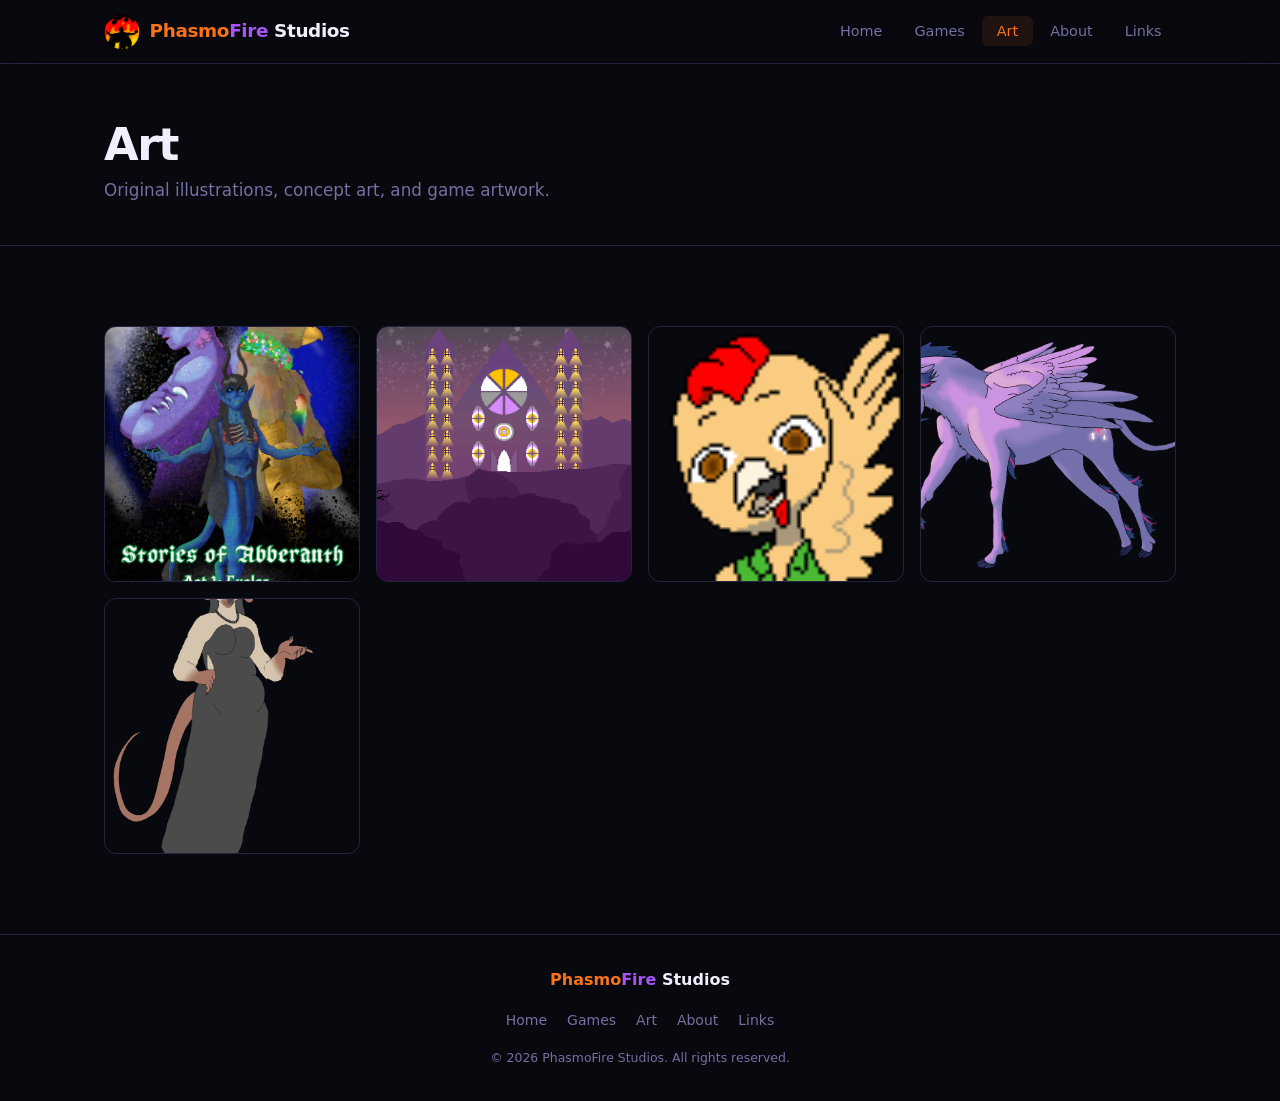
==== art.html @ d983df91 "Initial site launch Four-page static site for PhasmoFire Studios built for GitHub Pages. Includes ho" ====
<!DOCTYPE html>
<html lang="en">
<head>
  <meta charset="UTF-8">
  <meta name="viewport" content="width=device-width, initial-scale=1.0">
  <title>Art — PhasmoFire Studios</title>
  <meta name="description" content="Original illustrations, concept art, and game artwork by PhasmoFire Studios.">
  <link rel="icon" href="assets/images/StudioLogo.jpg" type="image/jpeg">
  <link rel="stylesheet" href="css/style.css">
</head>
<body>

  <header class="nav-header">
    <nav class="nav-container" aria-label="Main navigation">
      <a href="index.html" class="nav-logo">
        <img src="assets/images/StudioLogo.jpg" alt="PhasmoFire Studios logo" class="nav-logo-img">
        <span><span class="text-fire">Phasmo</span><span class="text-purple">Fire</span> Studios</span>
      </a>
      <button class="nav-toggle" aria-label="Toggle menu" aria-expanded="false" aria-controls="nav-links">
        <span></span><span></span><span></span>
      </button>
      <ul class="nav-links" id="nav-links">
        <li><a href="index.html">Home</a></li>
        <li><a href="games.html">Games</a></li>
        <li><a href="art.html" class="active">Art</a></li>
        <li><a href="about.html">About</a></li>
        <li><a href="links.html">Links</a></li>
      </ul>
    </nav>
  </header>

  <main>

    <section class="page-hero">
      <div class="container">
        <h1>Art</h1>
        <p>Original illustrations, concept art, and game artwork.</p>
      </div>
    </section>

    <section class="section">
      <div class="container">

        <!--
          ══════════════════════════════════════════
          HOW TO ADD AN ART PIECE
          ══════════════════════════════════════════
          Copy one of the <div class="art-item"> blocks below.
          Replace the placeholder-fill div with a real image:

            <img src="assets/images/art-FILENAME.jpg"
                 alt="Brief description of the artwork">

          Update the aria-label and art-caption text with the piece title.
          Click opens a full-size lightbox automatically.
          ══════════════════════════════════════════
        -->

        <div class="art-grid">

          <div class="art-item" tabindex="0" role="button" aria-label="View artwork: Comic Concept — Title Page">
            <img src="assets/images/ComicConceptTitlePage.png" alt="Comic concept title page artwork">
            <div class="art-caption">Comic Concept — Title Page</div>
          </div>

          <div class="art-item" tabindex="0" role="button" aria-label="View artwork: Hamlet of Sequinox — Pixel Art Background">
            <img src="assets/images/HamletOfSequinoxPixelArtBackground.png" alt="Hamlet of Sequinox pixel art background">
            <div class="art-caption">Hamlet of Sequinox — Pixel Art Background</div>
          </div>

          <div class="art-item" tabindex="0" role="button" aria-label="View artwork: Jesse Emote">
            <img src="assets/images/JesseEmote.png" alt="Jesse emote artwork">
            <div class="art-caption">Jesse Emote</div>
          </div>

          <div class="art-item" tabindex="0" role="button" aria-label="View artwork: Twilight Sparkle Fan Art">
            <img src="assets/images/TwilightSparkleFanArt.png" alt="Twilight Sparkle fan art">
            <div class="art-caption">Twilight Sparkle Fan Art</div>
          </div>

          <div class="art-item" tabindex="0" role="button" aria-label="View artwork: Victoria — Concept Art">
            <img src="assets/images/VictoriaConceptArt.png" alt="Victoria character concept art">
            <div class="art-caption">Victoria — Concept Art</div>
          </div>

        </div>
      </div>
    </section>

  </main>

  <!-- Lightbox -->
  <div class="lightbox" id="lightbox" role="dialog" aria-modal="true" aria-label="Image viewer">
    <button class="lightbox-close" id="lb-close" aria-label="Close image viewer">✕</button>
    <div class="lightbox-inner" id="lb-inner"></div>
  </div>

  <footer class="footer">
    <div class="container footer-inner">
      <span class="footer-logo">
        <span class="text-fire">Phasmo</span><span class="text-purple">Fire</span> Studios
      </span>
      <nav class="footer-nav" aria-label="Footer navigation">
        <a href="index.html">Home</a>
        <a href="games.html">Games</a>
        <a href="art.html">Art</a>
        <a href="about.html">About</a>
        <a href="links.html">Links</a>
      </nav>
      <p class="footer-copy">© 2026 PhasmoFire Studios. All rights reserved.</p>
    </div>
  </footer>

  <script src="js/main.js"></script>
</body>
</html>
---- css/style.css ----
/* ============================================================
   PhasmoFire Studios — style.css
   ============================================================ */

@import url('https://fonts.cdnfonts.com/css/opendyslexic');

*, *::before, *::after { box-sizing: border-box; margin: 0; padding: 0; }

:root {
  --bg:          #08080f;
  --surface:     #100f1c;
  --surface-2:   #181628;
  --border:      #252340;
  --fire:        #f97316;
  --fire-glow:   0 0 28px rgba(249,115,22,0.5);
  --purple:      #a855f7;
  --purple-glow: 0 0 28px rgba(168,85,247,0.5);
  --text:        #f0effe;
  --text-muted:  #7470a0;
  --radius:      12px;
  --radius-sm:   6px;
  --nav-h:       64px;
  --ease:        0.2s ease;
}

html { scroll-behavior: smooth; }

body {
  background: var(--bg);
  color: var(--text);
  font-family: 'OpenDyslexic', 'Segoe UI', system-ui, sans-serif;
  line-height: 1.65;
  min-height: 100vh;
  display: flex;
  flex-direction: column;
}

img { display: block; max-width: 100%; height: auto; }
a   { color: inherit; text-decoration: none; }
ul  { list-style: none; }
button { font-family: inherit; }

:focus-visible { outline: 2px solid var(--fire); outline-offset: 3px; }

/* ── Typography ── */
h1 { font-size: clamp(2.4rem, 6vw, 4rem);   font-weight: 800; line-height: 1.1; letter-spacing: -0.03em; }
h2 { font-size: clamp(1.6rem, 3vw, 2rem);   font-weight: 700; letter-spacing: -0.02em; }
h3 { font-size: 1.1rem; font-weight: 600; }

.text-fire   { color: var(--fire); }
.text-purple { color: var(--purple); }

/* ── Layout ── */
.container {
  max-width: 1120px;
  margin: 0 auto;
  padding: 0 1.5rem;
}

.section     { padding: 5rem 0; }
.section-alt { padding: 5rem 0; background: var(--surface); }

.section-header {
  display: flex;
  align-items: baseline;
  justify-content: space-between;
  gap: 1rem;
  margin-bottom: 2.5rem;
}

.link-more {
  color: var(--fire);
  font-size: 0.875rem;
  font-weight: 600;
  white-space: nowrap;
  transition: opacity var(--ease);
}
.link-more:hover { opacity: 0.75; }

/* ── Navigation ── */
.nav-header {
  position: sticky;
  top: 0;
  z-index: 100;
  height: var(--nav-h);
  background: rgba(8, 8, 15, 0.88);
  backdrop-filter: blur(20px);
  -webkit-backdrop-filter: blur(20px);
  border-bottom: 1px solid var(--border);
}

.nav-container {
  max-width: 1120px;
  margin: 0 auto;
  padding: 0 1.5rem;
  height: 100%;
  display: flex;
  align-items: center;
  justify-content: space-between;
}

.nav-logo {
  display: flex;
  align-items: center;
  gap: 0.6rem;
  font-size: 1.15rem;
  font-weight: 800;
  letter-spacing: -0.02em;
  flex-shrink: 0;
}

.nav-logo-img {
  width: 36px;
  height: 36px;
  border-radius: 50%;
  object-fit: cover;
  flex-shrink: 0;
}

.hero-logo {
  width: 150px;
  height: 150px;
  border-radius: 50%;
  object-fit: cover;
  margin-bottom: 2rem;
  box-shadow: 0 0 50px rgba(249,115,22,0.35), 0 0 100px rgba(249,115,22,0.15);
}

.nav-links {
  display: flex;
  align-items: center;
  gap: 0.2rem;
}

.nav-links a {
  padding: 0.45rem 0.9rem;
  border-radius: var(--radius-sm);
  font-size: 0.9rem;
  font-weight: 500;
  color: var(--text-muted);
  transition: color var(--ease), background var(--ease);
}
.nav-links a:hover  { color: var(--text);  background: var(--surface-2); }
.nav-links a.active { color: var(--fire);  background: rgba(249,115,22,0.1); }

.nav-toggle {
  display: none;
  flex-direction: column;
  justify-content: center;
  gap: 5px;
  background: none;
  border: none;
  cursor: pointer;
  padding: 0.5rem;
  width: 40px;
  height: 40px;
}
.nav-toggle span {
  display: block;
  width: 22px;
  height: 2px;
  background: var(--text);
  border-radius: 2px;
  transition: transform 0.28s ease, opacity 0.28s ease;
  pointer-events: none;
}
.nav-toggle[aria-expanded="true"] span:nth-child(1) { transform: translateY(7px) rotate(45deg); }
.nav-toggle[aria-expanded="true"] span:nth-child(2) { opacity: 0; transform: scaleX(0); }
.nav-toggle[aria-expanded="true"] span:nth-child(3) { transform: translateY(-7px) rotate(-45deg); }

/* ── Buttons ── */
.btn {
  display: inline-flex;
  align-items: center;
  justify-content: center;
  gap: 0.4rem;
  padding: 0.72rem 1.5rem;
  border-radius: var(--radius-sm);
  font-size: 0.925rem;
  font-weight: 600;
  cursor: pointer;
  border: 2px solid transparent;
  transition: transform var(--ease), box-shadow var(--ease), border-color var(--ease);
  text-decoration: none;
}
.btn:hover  { transform: translateY(-2px); }
.btn:active { transform: translateY(0); }

.btn-primary { background: var(--fire); color: #1a0800; border-color: var(--fire); }
.btn-primary:hover { box-shadow: var(--fire-glow); }

.btn-outline { background: transparent; color: var(--text); border-color: var(--border); }
.btn-outline:hover { border-color: var(--purple); color: var(--purple); box-shadow: var(--purple-glow); }

.btn-sm { padding: 0.5rem 1.1rem; font-size: 0.85rem; }

/* ── Hero (home) ── */
.hero {
  position: relative;
  min-height: calc(90vh - var(--nav-h));
  display: flex;
  align-items: center;
  overflow: hidden;
}

.hero::before {
  content: '';
  position: absolute;
  inset: 0;
  background:
    radial-gradient(ellipse 55% 60% at 15% 50%, rgba(249,115,22,0.12) 0%, transparent 65%),
    radial-gradient(ellipse 55% 60% at 85% 50%, rgba(168,85,247,0.12) 0%, transparent 65%);
  animation: drift 10s ease-in-out infinite alternate;
}

@keyframes drift {
  to {
    background:
      radial-gradient(ellipse 55% 60% at 22% 45%, rgba(249,115,22,0.2) 0%, transparent 65%),
      radial-gradient(ellipse 55% 60% at 78% 55%, rgba(168,85,247,0.2) 0%, transparent 65%);
  }
}

.hero-content {
  position: relative;
  z-index: 1;
  width: 100%;
  max-width: 1120px;
  margin: 0 auto;
  padding: 5rem 1.5rem;
}

.hero-eyebrow {
  font-size: 0.78rem;
  font-weight: 700;
  letter-spacing: 0.18em;
  text-transform: uppercase;
  color: var(--text-muted);
  margin-bottom: 1rem;
}

.hero-title { margin-bottom: 1.25rem; }

.hero-sub {
  font-size: clamp(1rem, 2vw, 1.2rem);
  color: var(--text-muted);
  max-width: 500px;
  margin-bottom: 2.5rem;
}

.hero-ctas { display: flex; gap: 1rem; flex-wrap: wrap; }

.scroll-hint {
  position: absolute;
  bottom: 2rem;
  left: 50%;
  transform: translateX(-50%);
  display: flex;
  flex-direction: column;
  align-items: center;
  gap: 0.4rem;
  color: var(--text-muted);
  font-size: 0.7rem;
  letter-spacing: 0.14em;
  text-transform: uppercase;
  animation: bob 2.4s ease infinite;
}
.scroll-hint::after {
  content: '';
  display: block;
  width: 1px;
  height: 36px;
  background: linear-gradient(to bottom, var(--text-muted), transparent);
}
@keyframes bob {
  0%, 100% { transform: translateX(-50%) translateY(0); }
  50%       { transform: translateX(-50%) translateY(7px); }
}

/* ── Page Hero (sub-pages) ── */
.page-hero {
  padding: 3.5rem 0 2.5rem;
  border-bottom: 1px solid var(--border);
}
.page-hero h1 { font-size: clamp(1.8rem, 4vw, 2.8rem); }
.page-hero p  { color: var(--text-muted); margin-top: 0.5rem; font-size: 1.05rem; }

/* ── Placeholder gradients ── */
/* Game covers */
.cover-1 { background: linear-gradient(135deg, #160530 0%, #4a1090 50%, #8b30d0 100%); }
.cover-2 { background: linear-gradient(135deg, #1a0c00 0%, #7c3a00 50%, #f97316 100%); }
.cover-3 { background: linear-gradient(135deg, #001020 0%, #003d6e 50%, #0ea5e9 100%); }
.cover-4 { background: linear-gradient(135deg, #0a1800 0%, #2d5000 50%, #65a30d 100%); }

/* Art fills */
.art-1 { background: linear-gradient(145deg, #100528 0%, #4c1d95 55%, #7c3aed 100%); }
.art-2 { background: linear-gradient(145deg, #1c0500 0%, #9a3412 55%, #f97316 100%); }
.art-3 { background: linear-gradient(145deg, #001020 0%, #1e3a5f 55%, #3b82f6 100%); }
.art-4 { background: linear-gradient(145deg, #0f1e00 0%, #365314 55%, #84cc16 100%); }
.art-5 { background: linear-gradient(145deg, #1f0011 0%, #86198f 55%, #e879f9 100%); }
.art-6 { background: linear-gradient(145deg, #160000 0%, #7f1d1d 55%, #ef4444 100%); }
.art-7 { background: linear-gradient(145deg, #001418 0%, #164e63 55%, #06b6d4 100%); }
.art-8 { background: linear-gradient(145deg, #110028 0%, #3b0764 55%, #a855f7 100%); }

/* ── Game Cards ── */
.games-grid {
  display: grid;
  grid-template-columns: repeat(auto-fill, minmax(300px, 1fr));
  gap: 1.5rem;
}

.game-card {
  background: var(--surface);
  border: 1px solid var(--border);
  border-radius: var(--radius);
  overflow: hidden;
  display: flex;
  flex-direction: column;
  transition: transform var(--ease), border-color var(--ease), box-shadow var(--ease);
}
.game-card:hover {
  transform: translateY(-5px);
  border-color: var(--fire);
  box-shadow: 0 12px 40px rgba(249,115,22,0.15);
}
.game-card[hidden] { display: none; }

.game-cover             { width: 100%; aspect-ratio: 16/9; object-fit: cover; }
.game-cover-placeholder { width: 100%; aspect-ratio: 16/9; }

.game-body {
  padding: 1.25rem;
  flex: 1;
  display: flex;
  flex-direction: column;
}

.game-tags { display: flex; gap: 0.4rem; flex-wrap: wrap; margin-bottom: 0.6rem; }

.tag {
  font-size: 0.72rem;
  font-weight: 600;
  letter-spacing: 0.03em;
  padding: 0.2rem 0.6rem;
  border-radius: 99px;
  background: var(--surface-2);
  color: var(--text-muted);
  border: 1px solid var(--border);
}
.tag-free   { background: rgba(74,222,128,0.08);  color: #4ade80;       border-color: rgba(74,222,128,0.25); }
.tag-paid   { background: rgba(168,85,247,0.08);  color: var(--purple); border-color: rgba(168,85,247,0.25); }
.tag-coming { background: rgba(249,115,22,0.08);  color: var(--fire);   border-color: rgba(249,115,22,0.25); }

.game-body h3 { margin-bottom: 0.4rem; }
.game-body p  { font-size: 0.9rem; color: var(--text-muted); flex: 1; margin-bottom: 1rem; }

/* ── Filter Bar ── */
.filter-bar {
  display: flex;
  gap: 0.5rem;
  flex-wrap: wrap;
  margin-bottom: 2rem;
}
.filter-btn {
  padding: 0.45rem 1.1rem;
  border-radius: 99px;
  border: 1px solid var(--border);
  background: none;
  color: var(--text-muted);
  font-size: 0.875rem;
  font-weight: 500;
  cursor: pointer;
  transition: all var(--ease);
}
.filter-btn:hover  { border-color: var(--fire); color: var(--fire); }
.filter-btn.active { background: var(--fire); border-color: var(--fire); color: #1a0800; font-weight: 600; }

/* ── Art Gallery ── */
.art-grid {
  display: grid;
  grid-template-columns: repeat(auto-fill, minmax(220px, 1fr));
  gap: 1rem;
}

.art-item {
  position: relative;
  aspect-ratio: 1;
  border-radius: var(--radius);
  overflow: hidden;
  cursor: pointer;
  border: 1px solid var(--border);
  transition: transform var(--ease), border-color var(--ease), box-shadow var(--ease);
}
.art-item:hover {
  transform: scale(1.03);
  border-color: var(--purple);
  box-shadow: 0 8px 30px rgba(168,85,247,0.2);
}
.art-item:focus-visible { outline: 2px solid var(--purple); outline-offset: 3px; }

.art-item img { width: 100%; height: 100%; object-fit: cover; transition: transform 0.35s ease; }
.art-item:hover img { transform: scale(1.06); }

.art-item .placeholder-fill {
  position: absolute;
  inset: 0;
  transition: transform 0.35s ease;
}
.art-item:hover .placeholder-fill { transform: scale(1.06); }

.art-caption {
  position: absolute;
  bottom: 0; left: 0; right: 0;
  padding: 0.75rem 0.9rem 0.85rem;
  background: linear-gradient(to top, rgba(0,0,0,0.75) 0%, transparent 100%);
  font-size: 0.8rem;
  font-weight: 600;
  opacity: 0;
  transform: translateY(4px);
  transition: opacity var(--ease), transform var(--ease);
}
.art-item:hover .art-caption { opacity: 1; transform: translateY(0); }

/* Art teaser (home page) */
.art-teaser-grid {
  display: grid;
  grid-template-columns: repeat(4, 1fr);
  gap: 1rem;
}
.teaser-item {
  aspect-ratio: 1;
  border-radius: var(--radius);
  overflow: hidden;
  border: 1px solid var(--border);
  transition: transform var(--ease);
}
.teaser-item:hover { transform: scale(1.03); }

/* ── Lightbox ── */
.lightbox {
  position: fixed;
  inset: 0;
  z-index: 300;
  background: rgba(4, 4, 10, 0.95);
  display: flex;
  align-items: center;
  justify-content: center;
  padding: 2rem;
  opacity: 0;
  pointer-events: none;
  transition: opacity 0.25s ease;
}
.lightbox.open { opacity: 1; pointer-events: all; }

.lightbox-inner {
  position: relative;
  max-width: min(900px, 95vw);
  max-height: 88vh;
  display: flex;
  align-items: center;
  justify-content: center;
}
.lightbox-inner img {
  max-width: 100%;
  max-height: 88vh;
  border-radius: var(--radius);
  object-fit: contain;
  box-shadow: 0 0 80px rgba(0,0,0,0.8);
}
.lightbox-placeholder {
  width: min(600px, 88vw);
  height: min(500px, 72vh);
  border-radius: var(--radius);
}

.lightbox-close {
  position: fixed;
  top: 1.25rem;
  right: 1.25rem;
  width: 42px;
  height: 42px;
  background: var(--surface-2);
  border: 1px solid var(--border);
  border-radius: 50%;
  color: var(--text);
  font-size: 1.1rem;
  cursor: pointer;
  display: flex;
  align-items: center;
  justify-content: center;
  transition: background var(--ease), border-color var(--ease);
}
.lightbox-close:hover { background: var(--surface); border-color: var(--text-muted); }

/* ── About Page ── */
.about-layout {
  display: grid;
  grid-template-columns: 1fr 340px;
  gap: 3.5rem;
  align-items: start;
}

.about-text h2        { margin-bottom: 1.25rem; }
.about-text p         { color: var(--text-muted); font-size: 1.05rem; line-height: 1.8; margin-bottom: 1rem; }
.about-text p:last-child { margin-bottom: 0; }

.about-sidebar { display: flex; flex-direction: column; gap: 1.5rem; }

.stat-grid {
  display: grid;
  grid-template-columns: 1fr 1fr;
  gap: 1rem;
}
.stat-card {
  background: var(--surface);
  border: 1px solid var(--border);
  border-radius: var(--radius);
  padding: 1.25rem;
  text-align: center;
}
.stat-num { font-size: 2.25rem; font-weight: 800; color: var(--fire); line-height: 1; }
.stat-lbl { font-size: 0.78rem; color: var(--text-muted); margin-top: 0.35rem; }

.sidebar-card {
  background: var(--surface);
  border: 1px solid var(--border);
  border-radius: var(--radius);
  padding: 1.5rem;
}
.sidebar-card h3 {
  font-size: 0.75rem;
  font-weight: 700;
  letter-spacing: 0.1em;
  text-transform: uppercase;
  color: var(--text-muted);
  margin-bottom: 1rem;
}

.contact-list { display: flex; flex-direction: column; gap: 0.75rem; }
.contact-item {
  display: flex;
  align-items: center;
  gap: 0.75rem;
  color: var(--text-muted);
  font-size: 0.9rem;
  transition: color var(--ease);
}
.contact-item:hover { color: var(--fire); }
.contact-icon {
  width: 34px;
  height: 34px;
  flex-shrink: 0;
  background: var(--surface-2);
  border: 1px solid var(--border);
  border-radius: var(--radius-sm);
  display: flex;
  align-items: center;
  justify-content: center;
  font-size: 1rem;
}

/* ── Link Cards ── */
.links-grid {
  display: grid;
  grid-template-columns: repeat(auto-fill, minmax(320px, 1fr));
  gap: 1.5rem;
}

.link-card {
  background: var(--surface);
  border: 1px solid var(--border);
  border-radius: var(--radius);
  padding: 1.5rem;
  display: flex;
  flex-direction: column;
  gap: 0.75rem;
  transition: transform var(--ease), border-color var(--ease), box-shadow var(--ease);
}
.link-card:hover {
  transform: translateY(-4px);
  border-color: var(--purple);
  box-shadow: 0 12px 40px rgba(168,85,247,0.15);
}
.link-card h3 { font-size: 1.15rem; }
.link-card p  { font-size: 0.9rem; color: var(--text-muted); flex: 1; line-height: 1.75; }

/* ── Footer ── */
.footer {
  margin-top: auto;
  border-top: 1px solid var(--border);
  padding: 2rem 0;
}
.footer-inner {
  display: flex;
  flex-direction: column;
  align-items: center;
  gap: 1rem;
  text-align: center;
}
.footer-logo { font-size: 1rem; font-weight: 800; }
.footer-nav  { display: flex; gap: 1.25rem; }
.footer-nav a { font-size: 0.875rem; color: var(--text-muted); transition: color var(--ease); }
.footer-nav a:hover { color: var(--text); }
.footer-copy { font-size: 0.78rem; color: var(--text-muted); }

/* ── Responsive ── */
@media (max-width: 768px) {
  .nav-toggle { display: flex; }

  .nav-links {
    position: fixed;
    inset: var(--nav-h) 0 auto;
    background: var(--bg);
    border-bottom: 1px solid var(--border);
    flex-direction: column;
    align-items: stretch;
    padding: 0.75rem;
    gap: 0.2rem;
    transform: translateY(-110%);
    opacity: 0;
    pointer-events: none;
    transition: transform 0.3s ease, opacity 0.3s ease;
  }
  .nav-links.open {
    transform: translateY(0);
    opacity: 1;
    pointer-events: all;
  }
  .nav-links a { padding: 0.75rem 1rem; font-size: 1rem; }

  .hero-ctas { flex-direction: column; align-items: flex-start; }
  .art-teaser-grid { grid-template-columns: repeat(2, 1fr); }
  .about-layout { grid-template-columns: 1fr; gap: 2rem; }
  .scroll-hint { display: none; }
}

@media (max-width: 480px) {
  .section, .section-alt { padding: 3rem 0; }
  .games-grid { grid-template-columns: 1fr; }
}
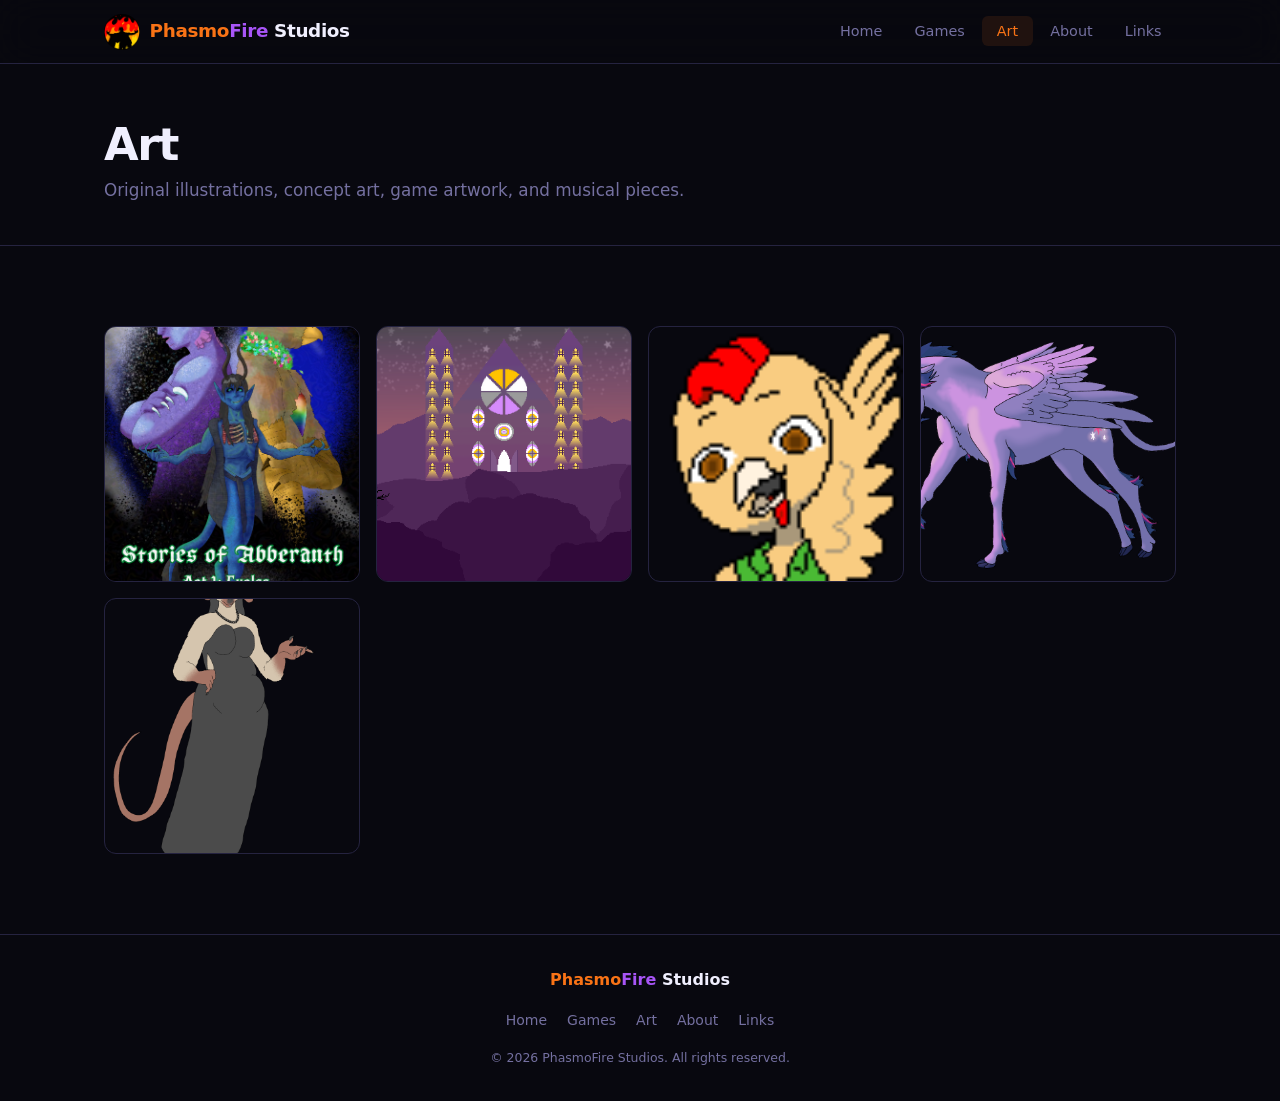
==== commit 0a026c9a: "Update about stats and expand art page to include music Co-Authored-By: Claude Sonnet 4.6 <noreply@a" ====
--- a/art.html
+++ b/art.html
@@ -34,7 +34,7 @@
     <section class="page-hero">
       <div class="container">
         <h1>Art</h1>
-        <p>Original illustrations, concept art, and game artwork.</p>
+        <p>Original illustrations, concept art, game artwork, and musical pieces.</p>
       </div>
     </section>
 
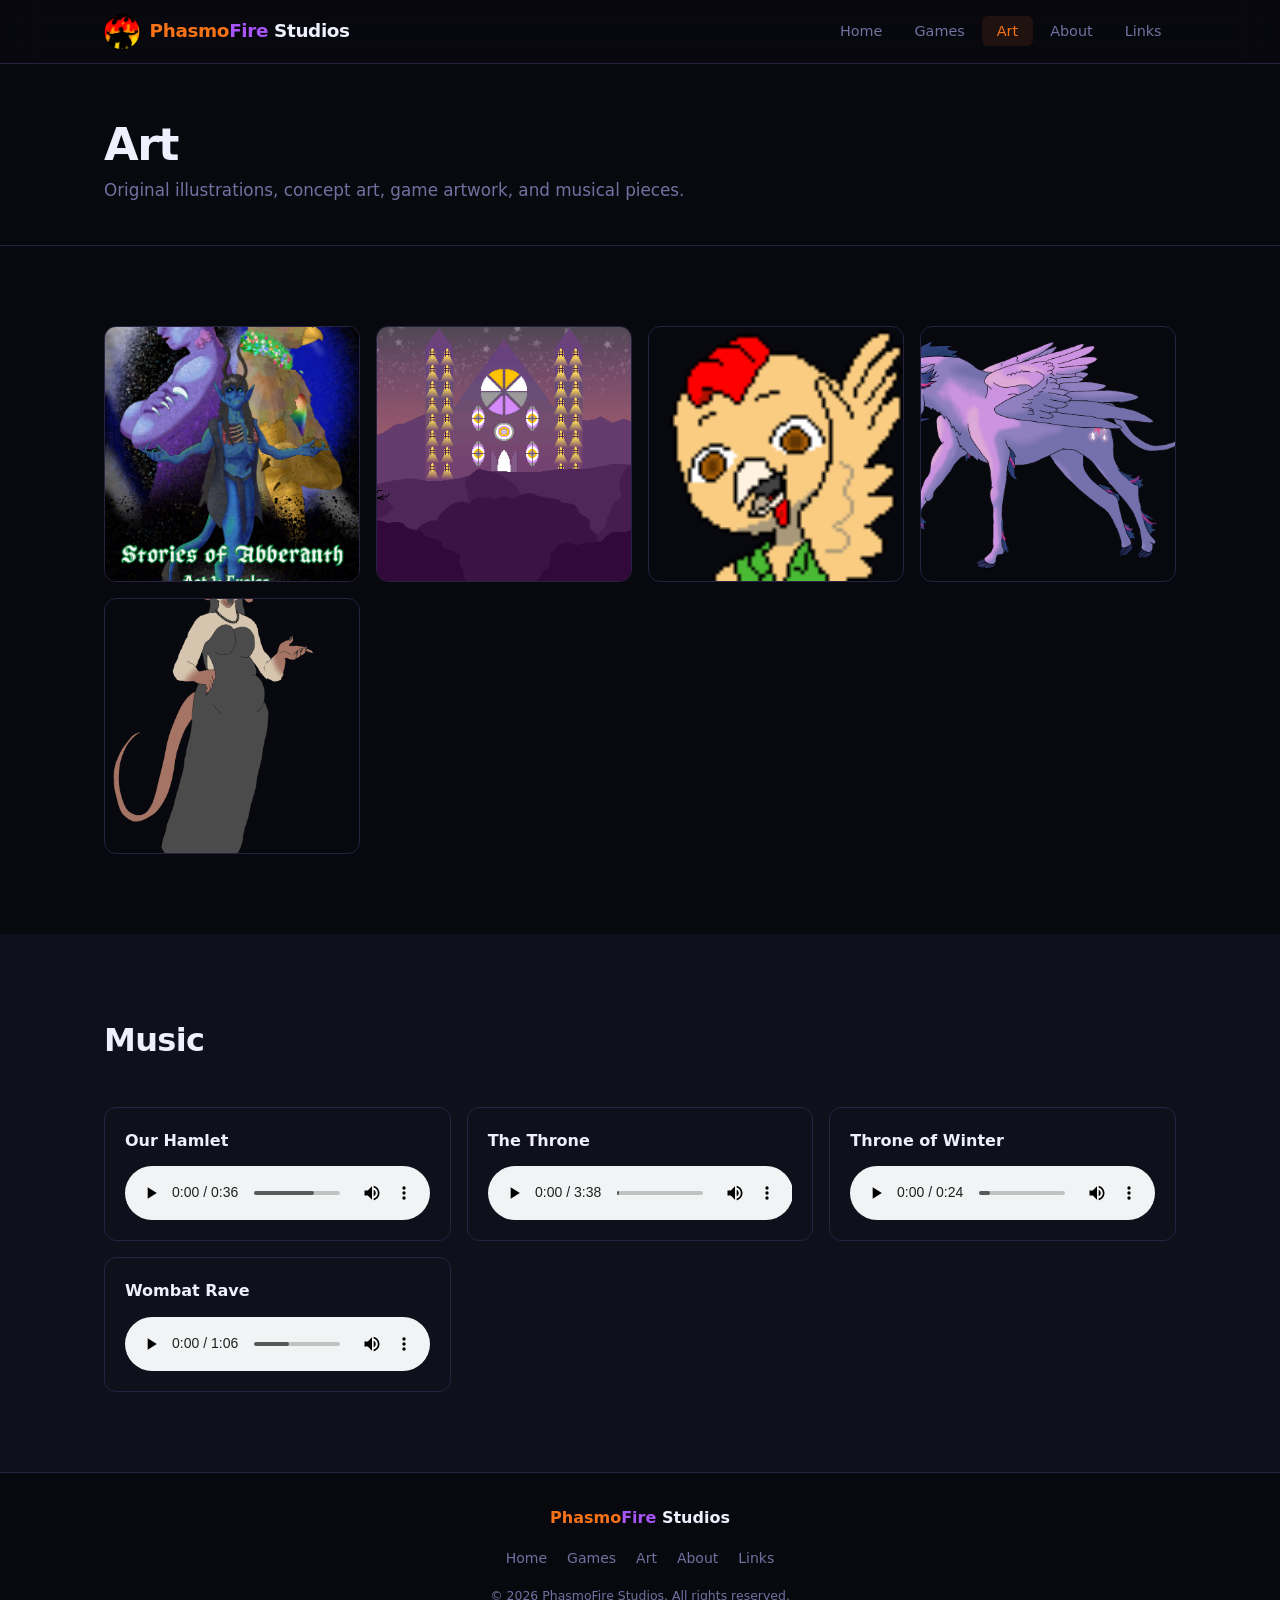
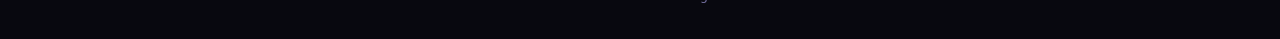
==== commit 5b6c7672: "Add music section to art page with four tracks Co-Authored-By: Claude Sonnet 4.6 <noreply@anthropic." ====
--- a/art.html
+++ b/art.html
@@ -89,6 +89,46 @@
 
   </main>
 
+  <!-- Music -->
+  <section class="section-alt">
+    <div class="container">
+      <div class="section-header">
+        <h2>Music</h2>
+      </div>
+      <div class="music-grid">
+
+        <div class="track-card">
+          <h3>Our Hamlet</h3>
+          <audio controls>
+            <source src="assets/music/Our%20Hamlet.mp3" type="audio/mpeg">
+          </audio>
+        </div>
+
+        <div class="track-card">
+          <h3>The Throne</h3>
+          <audio controls>
+            <source src="assets/music/The%20Throne.mp3" type="audio/mpeg">
+          </audio>
+        </div>
+
+        <div class="track-card">
+          <h3>Throne of Winter</h3>
+          <audio controls>
+            <source src="assets/music/Throne%20of%20winter.mp3" type="audio/mpeg">
+          </audio>
+        </div>
+
+        <div class="track-card">
+          <h3>Wombat Rave</h3>
+          <audio controls>
+            <source src="assets/music/Wombat%20Rave.mp3" type="audio/mpeg">
+          </audio>
+        </div>
+
+      </div>
+    </div>
+  </section>
+
   <!-- Lightbox -->
   <div class="lightbox" id="lightbox" role="dialog" aria-modal="true" aria-label="Image viewer">
     <button class="lightbox-close" id="lb-close" aria-label="Close image viewer">✕</button>
--- a/css/style.css
+++ b/css/style.css
@@ -558,6 +558,30 @@
   justify-content: center;
   font-size: 1rem;
 }
+
+/* ── Music Player ── */
+.music-grid {
+  display: grid;
+  grid-template-columns: repeat(auto-fill, minmax(280px, 1fr));
+  gap: 1rem;
+}
+
+.track-card {
+  background: var(--surface);
+  border: 1px solid var(--border);
+  border-radius: var(--radius);
+  padding: 1.25rem;
+  display: flex;
+  flex-direction: column;
+  gap: 0.75rem;
+  transition: border-color var(--ease), box-shadow var(--ease);
+}
+.track-card:hover {
+  border-color: var(--purple);
+  box-shadow: 0 8px 30px rgba(168,85,247,0.15);
+}
+.track-card h3 { font-size: 1rem; }
+.track-card audio { width: 100%; border-radius: var(--radius-sm); }
 
 /* ── Link Cards ── */
 .links-grid {
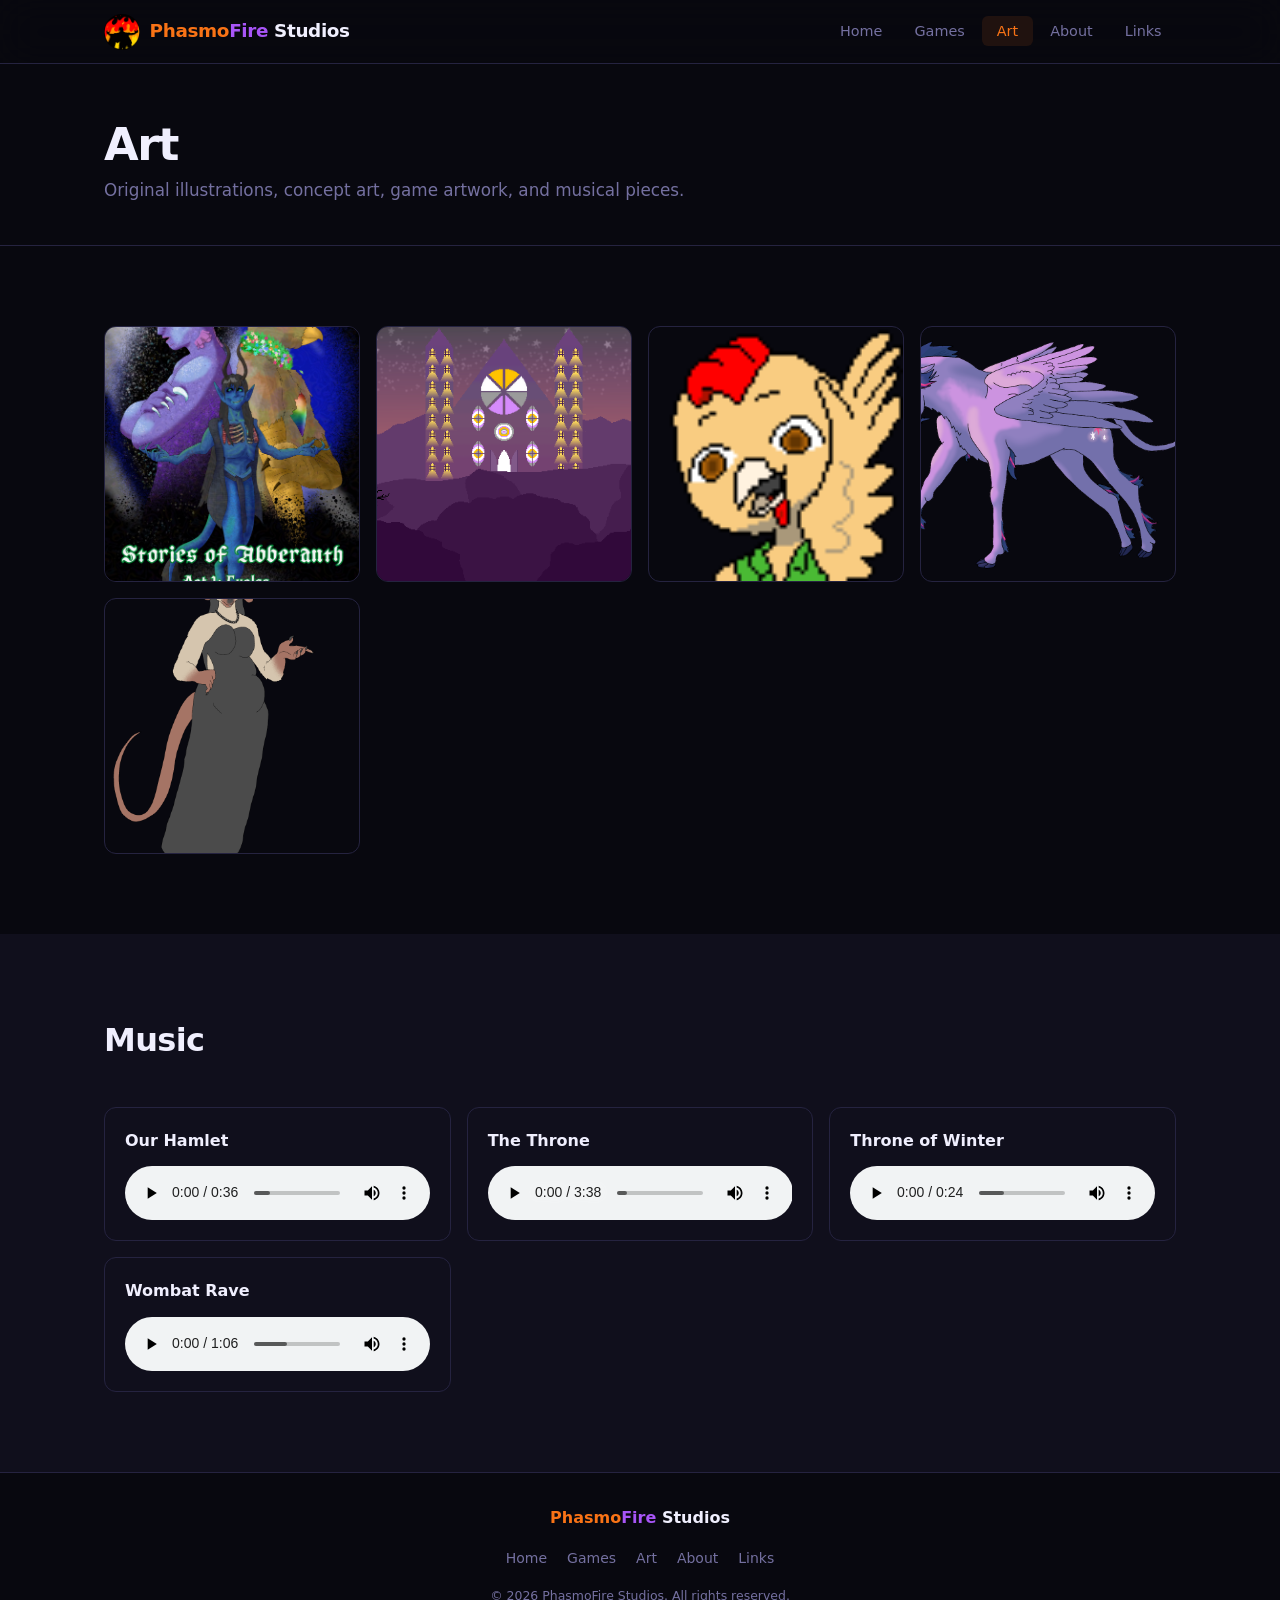
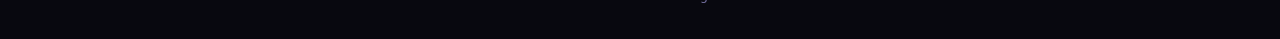
==== commit 967acaac: "Disable audio download button on music players Co-Authored-By: Claude Sonnet 4.6 <noreply@anthropic." ====
--- a/art.html
+++ b/art.html
@@ -99,28 +99,28 @@
 
         <div class="track-card">
           <h3>Our Hamlet</h3>
-          <audio controls>
+          <audio controls controlsList="nodownload">
             <source src="assets/music/Our%20Hamlet.mp3" type="audio/mpeg">
           </audio>
         </div>
 
         <div class="track-card">
           <h3>The Throne</h3>
-          <audio controls>
+          <audio controls controlsList="nodownload">
             <source src="assets/music/The%20Throne.mp3" type="audio/mpeg">
           </audio>
         </div>
 
         <div class="track-card">
           <h3>Throne of Winter</h3>
-          <audio controls>
+          <audio controls controlsList="nodownload">
             <source src="assets/music/Throne%20of%20winter.mp3" type="audio/mpeg">
           </audio>
         </div>
 
         <div class="track-card">
           <h3>Wombat Rave</h3>
-          <audio controls>
+          <audio controls controlsList="nodownload">
             <source src="assets/music/Wombat%20Rave.mp3" type="audio/mpeg">
           </audio>
         </div>
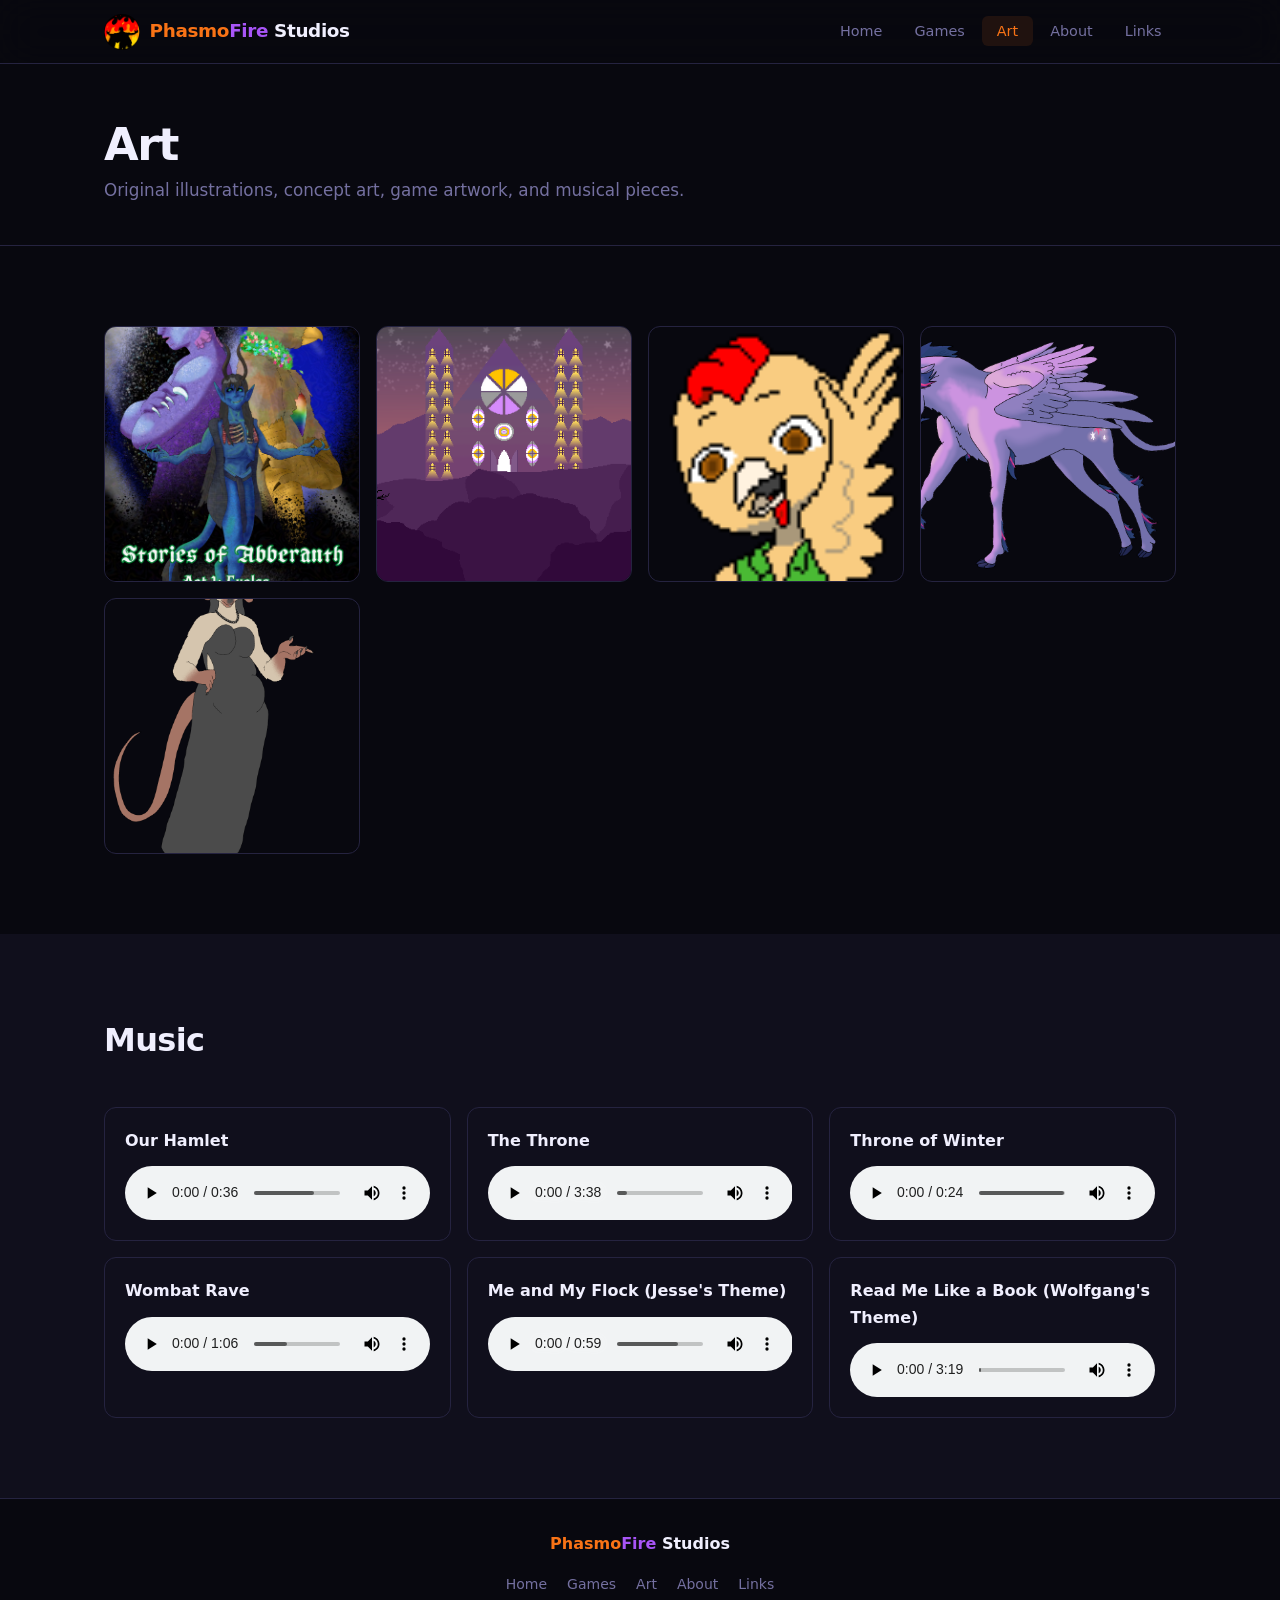
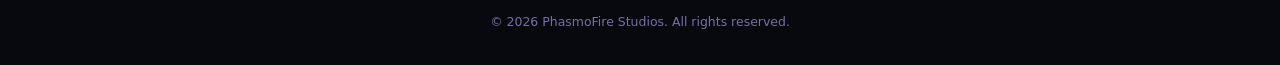
==== commit b0a6ddc1: "Add Jesse's Theme and Wolfgang's Theme tracks Co-Authored-By: Claude Sonnet 4.6 <noreply@anthropic.c" ====
--- a/art.html
+++ b/art.html
@@ -124,6 +124,20 @@
             <source src="assets/music/Wombat%20Rave.mp3" type="audio/mpeg">
           </audio>
         </div>
+		
+        <div class="track-card">
+          <h3>Me and My Flock (Jesse's Theme)</h3>
+          <audio controls controlsList="nodownload">
+            <source src="assets/music/Me%20and%20my%20Flock%20(Jesse's%20Theme).mp3" type="audio/mpeg">
+          </audio>
+        </div>
+
+        <div class="track-card">
+          <h3>Read Me Like a Book (Wolfgang's Theme)</h3>
+          <audio controls controlsList="nodownload">
+            <source src="assets/music/Read%20Me%20Like%20a%20Book%20(Wolfgang's%20Theme).mp3" type="audio/mpeg">
+          </audio>
+        </div>
 
       </div>
     </div>
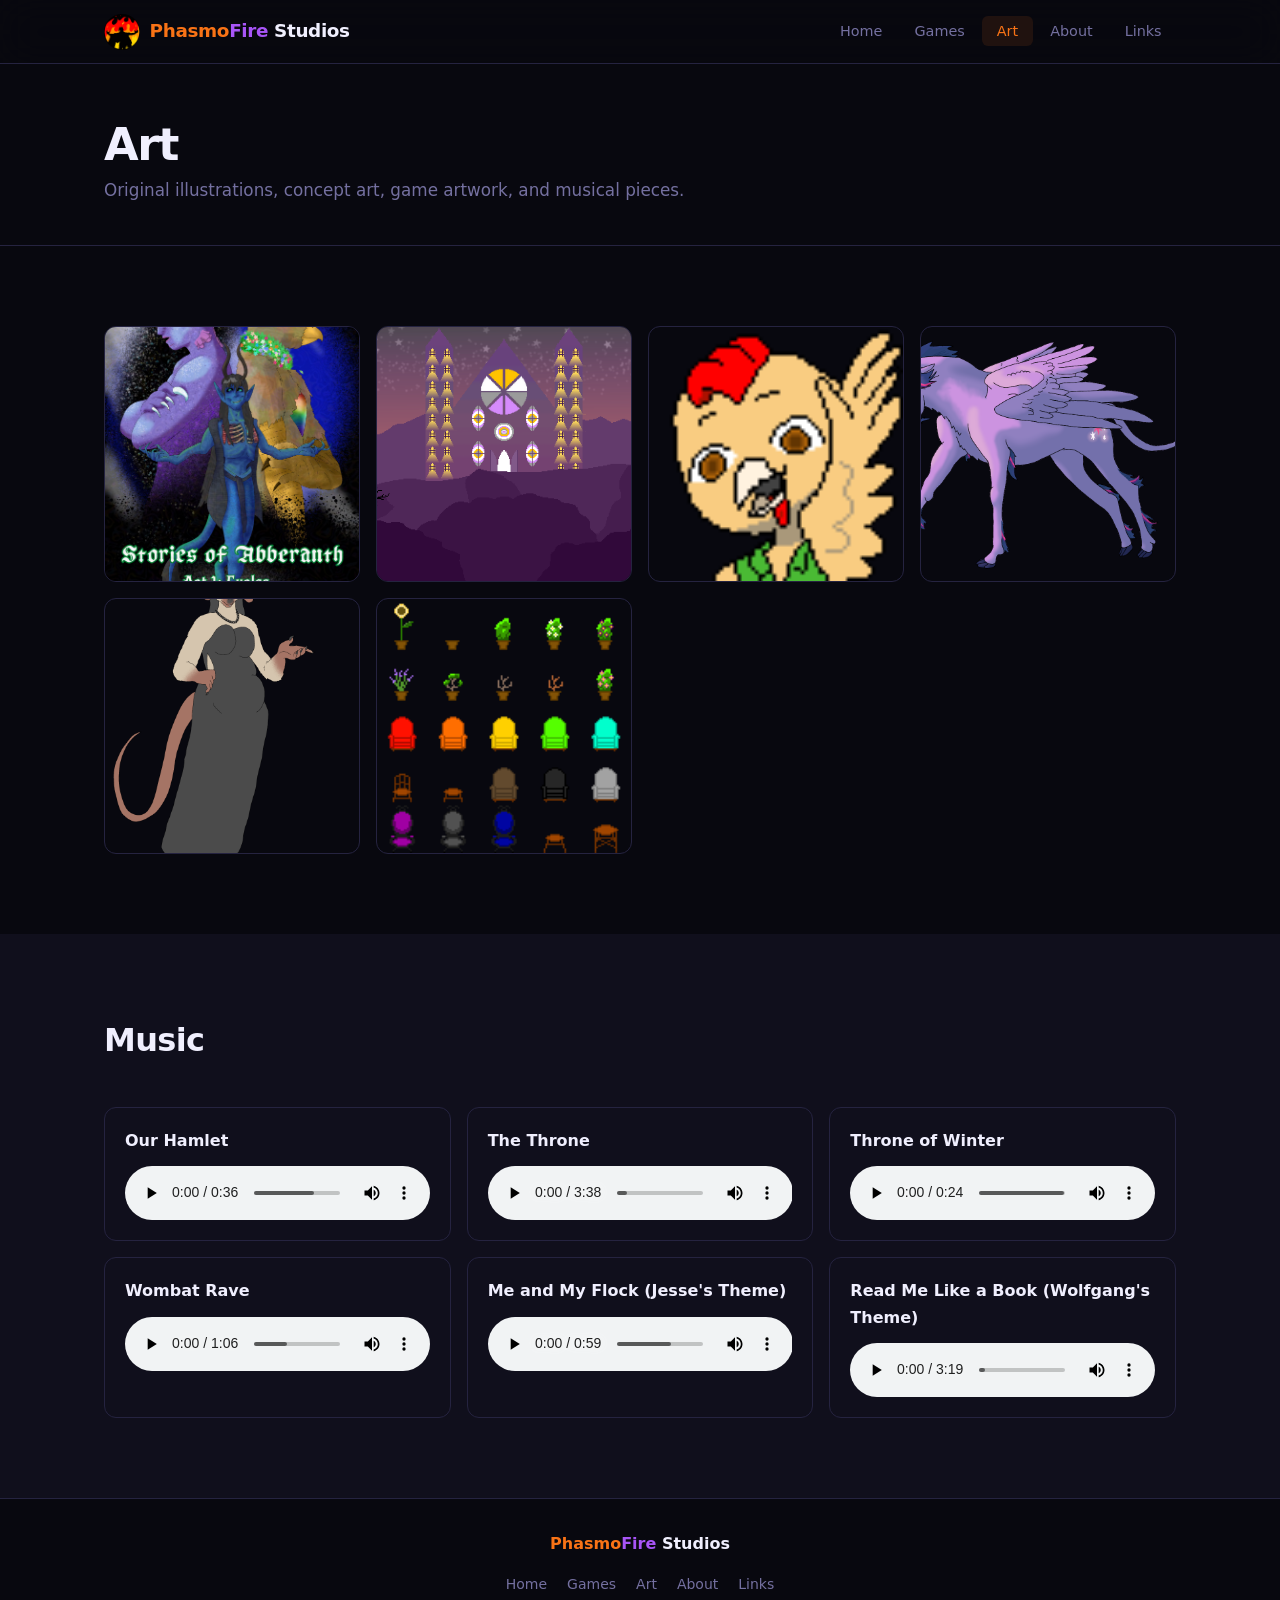
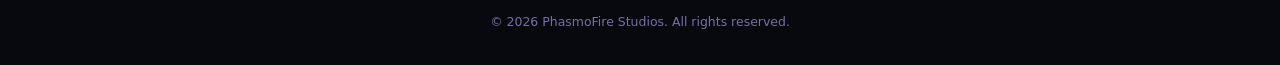
==== commit 889efa06: "Added buy." ====
--- a/art.html
+++ b/art.html
@@ -81,6 +81,11 @@
           <div class="art-item" tabindex="0" role="button" aria-label="View artwork: Victoria — Concept Art">
             <img src="assets/images/VictoriaConceptArt.png" alt="Victoria character concept art">
             <div class="art-caption">Victoria — Concept Art</div>
+          </div>
+		  
+		   <div class="art-item" tabindex="0" role="button" aria-label="View artwork: Decorations">
+            <img src="assets/images/Decorations.png" alt="2-D Pixel Decorations">
+            <div class="art-caption">2-D Pixel Decorations <a href="https://phasmofiregod.itch.io/pixel-furniture-and-plant-assets">Buy it here!</a></div>
           </div>
 
         </div>
